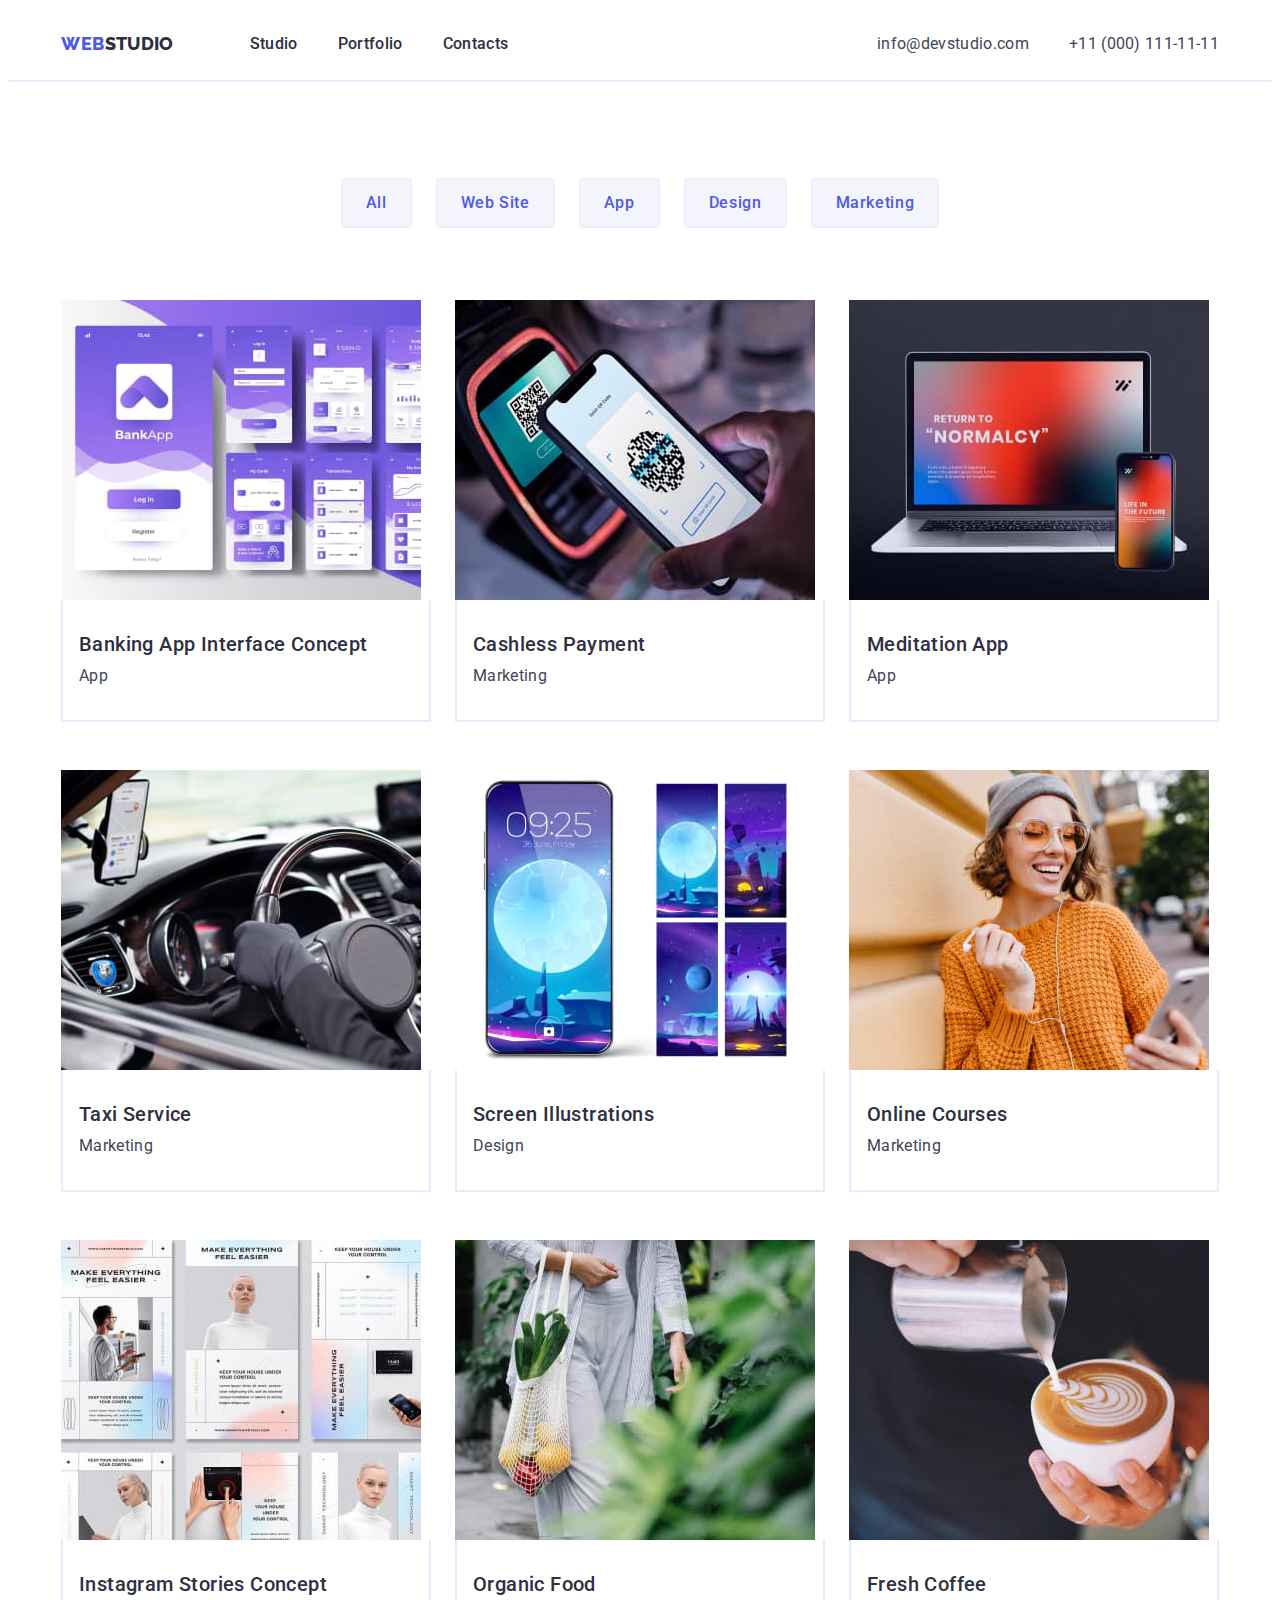
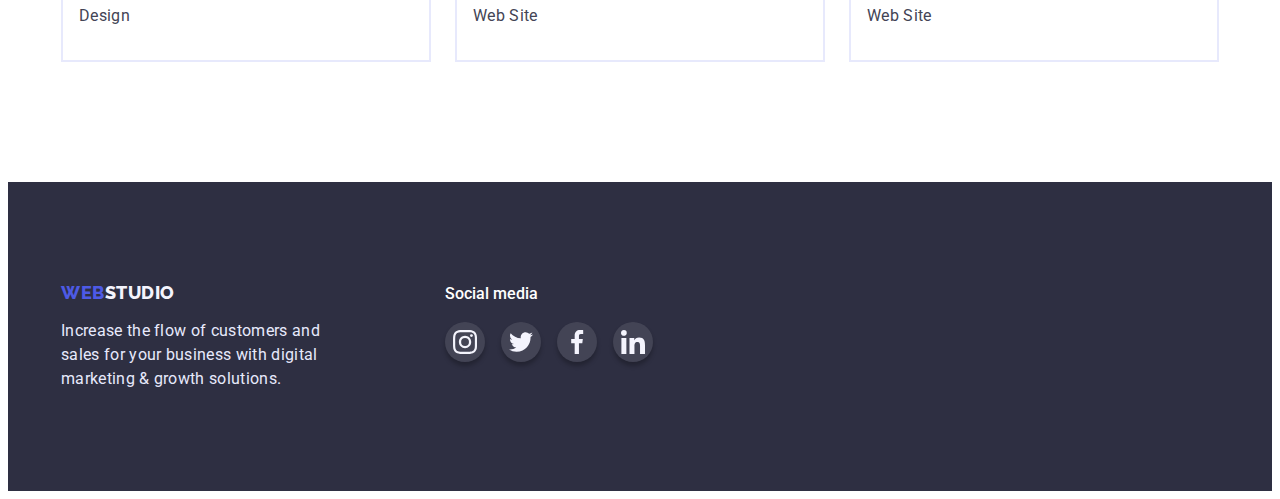
==== portfolio.html @ 1aacbee2 "update index html file" ====
<!DOCTYPE html>
<html lang="en">
  <head>
    <meta charset="UTF-8" />
    <meta http-equiv="X-UA-Compatible" content="IE=edge" />
    <meta name="viewport" content="width=device-width, initial-scale=1.0" />
    <title>Webstudio</title>
    <link rel="preconnect" href="https://fonts.googleapis.com" />
    <link rel="preconnect" href="https://fonts.gstatic.com" crossorigin />
    <link
      href="https://fonts.googleapis.com/css2?family=Raleway:wght@800&family=Roboto:wght@400;500;700;900&display=swap"
      rel="stylesheet"
    />
    <link
      rel="stylesheet"
      href="https://cdnjs.cloudflare.com/ajax/libs/modern-normalize/1.1.0/modern-normalize.min.css"
      integrity="sha512-wpPYUAdjBVSE4KJnH1VR1HeZfpl1ub8YT/NKx4PuQ5NmX2tKuGu6U/JRp5y+Y8XG2tV+wKQpNHVUX03MfMFn9Q=="
      crossorigin="anonymous"
      referrerpolicy="no-referrer"
    />
    <link rel="stylesheet" href="./css/styles.css" />
  </head>
  <body>
    <header class="header">
      <div class="container main-nav">
        <nav class="header-nav list">
          <a class="logo link" href="./index.html"
            >Web<span class="logo-studio">Studio</span></a
          >
          <ul class="header-list list">
            <li class="item">
              <a class="header-item link" href="./index.html">Studio</a>
            </li>
            <li class="item">
              <a class="header-item link" href="./portfolio.html">Portfolio</a>
            </li>
            <li class="item">
              <a class="header-item link" href="">Contacts</a>
            </li>
          </ul>
        </nav>
        <address class="contacts-address">
          <ul class="contacts list">
            <li class="item">
              <a class="contact-li link" href="mailto:info@devstudio.com"
                >info@devstudio.com</a
              >
            </li>
            <li class="item">
              <a class="contact-li link" href="tel:+110001111111"
                >+11 (000) 111-11-11</a
              >
            </li>
          </ul>
        </address>
      </div>
    </header>
    <main>
    <section class="buttons-pictures">
      <div class="container">
      <h1 class="title-btn" hidden>features</h1>
      <!-------------- buttons-------------->
      <ul class="portf-butns list">
        <li>
            <button class="portf-butn-list" type="button">All</button>
        </li>
        <li>
            <button class="portf-butn-list" type="button">Web Site</button>
        </li>
        <li>
            <button class="portf-butn-list" type="button">App</button>
        </li>
        <li>
            <button class="portf-butn-list" type="button">Design</button>
        </li>
        <li>
            <button class="portf-butn-list" type="button">Marketing</button>
        </li>
    </ul>
    <!------------- pictures--------------------->
    <ul class="portf-typs list">
        <li class="img-li">
          <a class="portf-list link" href="#"><img src="./images/banking.jpg" alt="banking" width="360"/>
          <div class="brd-text"><h2 class="title-img">Banking App Interface Concept</h2>
            <p class="portf-list">App</p></div></a>
        </li>
        <li class="img-li">
          <a class="portf-list link" href="#"><img src="./images/cashless.jpg" alt="cashless" width="360"/>
          <div class="brd-text"><h2 class="title-img">Cashless Payment</h2>
          <p class="portf-list">Marketing</p></div></a>
        </li>
        <li class="img-li">
          <a class="portf-list link" href="#"><img src="./images/meditaion.jpg" alt="meditaion" width="360"/>
          <div class="brd-text"><h2 class="title-img">Meditation App</h2>
          <p class="portf-list">App</p></div></a>
        </li>
      <li class="img-li">
        <a class="portf-list link" href="#"><img src="./images/taxi.jpg" alt="Taxi" width="360"/>
        <div class="brd-text"><h2 class="title-img">Taxi Service</h2>
        <p class="portf-list">Marketing</p></div></a>
      </li>
      <li class="img-li">
        <a class="portf-list link" href="#"><img src="./images/screen.jpg" alt="Screen" width="360"/>
        <div class="brd-text"><h2 class="title-img">Screen Illustrations</h2>
        <p class="portf-list">Design</p></div></a>
      </li>
      <li class="img-li">
        <a class="portf-list link" href="#"><img src="./images/online.jpg" alt="Online" width="360"/>
        <div class="brd-text"><h2 class="title-img">Online Courses</h2>
        <p class="portf-list">Marketing</p></div></a>
      </li>
      <li class="img-li">
        <a class="portf-list link" href="#"><img src="./images/insta.jpg" alt="Insta" width="360"/>
        <div class="brd-text"><h2 class="title-img">Instagram Stories Concept</h2>
        <p class="portf-list">Design</p></div></a>
      </li>
      <li class="img-li">
        <a class="portf-list link" href="#"><img src="./images/food.jpg" alt="Food" width="360"/>
        <div class="brd-text"><h2 class="title-img">Organic Food</h2>
        <p class="portf-list">Web Site</p></div></a>
      </li>
      <li class="img-li">
        <a class="portf-list link" href="#"><img src="./images/coffee.jpg" alt="Coffee" width="360"/>
        <div class="brd-text"><h2 class="title-img">Fresh Coffee</h2>
        <p class="portf-list">Web Site</p></div></a>
      </li>
    </ul>
    </section>
  </main>
  <footer class="footer">
    <div class="container logo-soc">
      <div class="footer-container">
        <a class="logo-footer link" href="./index.html"
          >Web<span class="studio-footer">Studio</span>
        </a>
        <p class="page-footer">
          Increase the flow of customers and sales for your business with
          digital marketing & growth solutions.
        </p>
      </div>
      <div class="footer-soc">
        <h2 class="title-footer-soc">Social media</h2>
        <ul class="ul foorer-soc-list list">
          <li class="footer-soc-item">
            <a class="footer-soc-link link" href=""><svg width="24" height="24" class="footer-soc-icon">
                <use href="./images/icon1.svg#icon-instagram-2"></use></svg></a></li>
          <li class="footer-soc-item">
            <a class="footer-soc-link link" href=""><svg width="24" height="24" class="footer-soc-icon">
                <use href="./images/icon1.svg#icon-twitter-1"></use></svg></a></li>
          <li class="footer-soc-item">
            <a class="footer-soc-link link" href=""><svg width="24" height="24" class="footer-soc-icon">
                <use href="./images/icon1.svg#icon-facebook-1"></use></svg></a></li>
          <li class="footer-soc-item">
            <a class="footer-soc-link link" href=""><svg width="24" height="24" class="footer-soc-icon">
                <use href="./images/icon1.svg#icon-linkedin-1"></use></svg></a></li>
        </ul> 
</div>
    </div>
  </footer>
</body>
</html>
---- css/styles.css ----
html{
    box-sizing: border-box;
}
:root{
--primary-text-color: #434455;
--title-text-color: #4D5AE5;
--accent-color: #2E2F42;
--hover-fokus-color: #404bbf;
--text-footer: #E7E9FC;
--white: #FFFFFF;
--light-color: #F4F4FD;
--buutton-background: #F4F4FD;
--light-gray: #8E8F99;
--grad: linear-gradient( rgba(46, 47, 66, 0.7),rgba(46, 47, 66, 0.7))    
}
body{
    font-family: 'Roboto', sans-serif;
    color: var(--primary-text-color); 
}
/*-----------------header--------------------*/
.link{
    text-decoration: none;
}
.list{
    padding: 0;
    margin: 0;
    list-style: none;
    }
 *,
 * ::before
 ::after{
    box-sizing: border-box;
 }
 .container{
    width: 1158px;
    padding-left: 15px;
    padding-right: 15px;
    margin-left: auto;
    margin-right: auto;
 }
h1,h2,h3,h4,p{
    margin-top: 0;
    margin-bottom: 0;
}
ul{
    margin-top: 0;
    margin-bottom: 0;
}
img{
    display: block;
}
.header{
    border-bottom: 2px solid var(--text-footer);
}
.main-nav{
    display: flex;
    align-items: center;
    justify-content: space-between;
}
.logo{
    font-family: 'Raleway', sans-serif;
    font-weight: 800;
    font-size: 18px;
    line-height: 1.17;
    letter-spacing: 0.03em;
    text-transform: uppercase;
    color: var(--title-text-color);
}
.logo-studio{
    font-family: 'Raleway', sans-serif;
    font-weight: 800;
    font-size: 18px;
    line-height: 1.33;
    letter-spacing: 0.02em;
    color: var(--accent-color);
}
.header-nav{
    display: flex;
    align-items: center;
}
.header-nav .header-item:hover,
.header-nav .header-item:focus{
    color: var(--hover-fokus-color);
    }
    .header-list{
        display: flex;
        margin-left: 76px;
    }
    .header-list .item + .item{
        margin-left: 40px;
    }
.header-list .link{
    display: block;
    padding-top: 24px;
    padding-bottom: 24px;
    font-weight: 500;
    font-size: 16px;
    line-height: 1.5;
    letter-spacing: 0.02em;
    color: var(--accent-color);
}
.contacts-address{
    font-style: normal;
}
.contacts .contact-li:hover,
.contacts .contact-li:focus{
    color: var(--hover-fokus-color);
}

.contacts .item + .item{
    margin-left: 40px;
}
    .contacts{
        display: flex;
        margin-right: auto;
    }
    .contact-li{
        font-size: 16px;
        line-height: 1.5;
        letter-spacing: 0.02em;
        color: var(--primary-text-color);
        }
   
    /*--------------Main banner------------------*/
    .banner{
        background-color: var(--accent-color);
        background-image: var(--grad), url(../images/banner.jpg);
        background-repeat: no-repeat;
        background-position: center;
        background-size: cover;
        padding-top: 188px;
        padding-bottom: 188px;
        box-shadow: 0px 4px 4px rgba(0, 0, 0, 0.25);
    }
    .banner-title{
        font-weight: 700;
        font-size: 56px;
        line-height: 1.07;
        letter-spacing: 0.02em;
        text-align: center;
        margin-left: auto;
        margin-right: auto;
        width: 496px;
        height: 120px;
        color: var(--white);
    }
    .banner .banner-btn:hover,
    .banner .banner-btn:focus{
    background-color: var(--hover-fokus-color);
    }
    .banner-btn{
        font-family: 'Roboto', sans-serif;
        font-weight: 500;
        font-size: 16px;
        line-height: 1.5;
        letter-spacing: 0.04em;
        margin-left: auto;
        margin-right: auto;
        width: 169px;
        height: 56px;
        margin-top: 48px;
        color: var(--white);
        background: var(--title-text-color);
        border-radius: 4px;
        border: none;
        cursor: pointer;
        display: block;
    }
    /*----------------About company-----------------*/
    .company{
        padding-top: 120px;
        padding-bottom: 120px;
    }
    .about-company{
        display: flex;
        gap: 24px;
    }
    .whith-icon::before{
        display: inline-block;
        content: "";
        width: 264px;
        height: 112px;
        background-color: var(--light-color);
        background-repeat: no-repeat;
        background-position: center;
        cursor: pointer;
    }
    .icon-strategy::before{
        background-image: url(../images/strategy.png);
    }
    .icon-clock::before{
        background-image: url(../images/clock.png);
    }
    .icon-diagram::before{
        background-image: url(../images/diagram.png);
    }
    .icon-astronaut::before{
        background-image: url(../images/astronaut.png);
    }
    .guality-company{
        font-weight: 500;
        font-size: 20px;
        line-height: 1.2;
        letter-spacing: 0.02em;
        margin-bottom: 8px;
        color: var(--accent-color);    
    }
    .guality-comp-descr{
        font-size: 16px;
        line-height: 1.5;
        letter-spacing: 0.02em;
        width: 264px;
        height: 72px;
        color: var(--primary-text-color);
    }
    /*----------------What are we doing---------------*/
    .doing{
        padding-bottom: 120px;
    }

    .doing-title{
        text-align: center;
        font-weight: 700;
        font-size: 36px;
        line-height: 1.11;
        letter-spacing: 0.02em;
        text-transform: capitalize;
        color: var(--accent-color);
        margin-bottom: 72px;
    }
    .doing-imgs{
        display: flex;
        gap: 24px;
    }
    /*------------------Our team---------------------*/
    .team{
        padding-top: 120px;
        padding-bottom: 110px;
        background-color: var(--light-color);
    }
    .our-team{
        font-weight: 700;
        font-size: 36px;
        line-height: 1.11;
        letter-spacing: 0.02em;
        margin-bottom: 72px;
        text-align: center;
        text-transform: capitalize;
        color: var(--accent-color);

    }
    .list-team{
        display: flex;
        gap: 24px;
    }
    .data{
        padding-top: 32px;
        padding-bottom: 32px;
        text-align: center;
        background-color: var(--white);
        box-shadow: 0px 1px 6px rgba(46, 47, 66, 0.08), 0px 1px 1px rgba(46, 47, 66, 0.16), 0px 2px 1px rgba(46, 47, 66, 0.08);
        border-radius: 0px 0px 4px 4px;
    }
    .name{
        font-weight: 500;
        font-size: 20px;
        line-height: 1.2;
        letter-spacing: 0.02em;
        margin-bottom: 8px;
        color: var(--accent-color);
    }
    .direction{
        font-size: 16px;
        line-height: 1.5;
        letter-spacing: 0.02em;
        margin-bottom: 8px;
        color: var(--primary-text-color);
    }
    .team-list{
        display: flex;
        justify-content: center;
        gap: 24px;
    }
    .team-soc-item{
        width: 40px;
        height: 40px;
    }
    .team-soc-link{
        width: 100%;
        height: 100%;
        border-radius: 50%;
        background-color: var(--title-text-color);
        display: flex;
        align-items: center;
        justify-content: center;
        fill: var(--light-color)
    }
    .team-soc-link:hover{
        background-color: var(--hover-fokus-color);
    }
    /*----------------Customers--------------------*/
    .customers{
        padding-top: 120px;
        padding-bottom: 120px;
    }
    .title-customers{
        font-weight: 700;
        font-size: 36px;
        line-height: 1.11;
        letter-spacing: 0.02em;
        margin-bottom: 72px;
        text-align: center;
        text-transform: capitalize;
        color: var(--accent-color);
    }
    .our-customers{
        display: flex;
        gap: 24px;
    }
    .box{
        width: 168px;
        height: 88px;
        padding-top: 16px;
        padding-bottom: 16px;
        border-radius: 4px;
        border: 1px solid #8E8F99;
    }
    .box-icon{
        display: block;
        margin-left: auto;
        margin-right: auto;
        width: 104px;
        height: 56px;
        fill: var(--light-gray)
    }
    .customer-icon{
        width: 100%;
        height: 100%;
    }
    .box:hover{
        border-color: var(--hover-fokus-color);
    }
    .box:hover .box-icon{
        fill: #404BBF;
    }
    /*----------------portfolio--------------------*/
    /*------buttons------------*/
    .buttons-pictures{
            display: flex;
            padding-top: 96px;
            padding-bottom: 120px;
            justify-items: center;
    }
    .portf-butns .portf-butn-list:hover,
    .portf-butns .portf-butn-list:focus{
        background-color: var(--hover-fokus-color);
        color: var(--white);
        box-shadow: 0px 3px 1px rgba(0, 0, 0, 0.1), 0px 2px 1px rgba(0, 0, 0, 0.08), 0px 2px 2px rgba(0, 0, 0, 0.12);
    }
    .title-btn{
        position: absolute;
        width: 1px;
        height: 1px;
        margin: -1px;
        border: 0;
        padding: 0;
        white-space: nowrap;
        clip-path: inset(100%);
        clip: rect(0 0 0 0);
        overflow: hidden;
    }
    .brd-text{
        padding: 32px 16px;
        border: 2px solid var(--text-footer); 
        border-top: 0; 
    }
    .portf-butns{
        display: flex;
        justify-content: center;
        margin-bottom: 72px;
        gap: 24px;
    }
    .portf-butn-list{
        font-family: 'Roboto', sans-serif;
        font-weight: 500;
        font-size: 16px;
        line-height: 1.5;
        letter-spacing: 0.04em;
        padding: 12px 24px;
        color: var(--title-text-color); 
        background: var(--buutton-background);
        border-radius: 4px;
        border: 1px solid var(--text-footer);
        cursor: pointer;
    }
    .link{
        text-decoration: none;
    }

/*---------pictures---------*/
.img{
    padding-bottom: 120px;
}
.img-li{
    width: calc((100% - 48px) /3);
}
.portf-typs{
    display: flex;
    flex-wrap: wrap;
    row-gap: 48px;
    column-gap: 24px;
}
.portf-typs .img-li:hover{
    box-shadow: 0px 1px 6px rgba(46, 47, 66, 0.08), 0px 1px 1px rgba(46, 47, 66, 0.16), 0px 2px 1px rgba(46, 47, 66, 0.08);
}
.portf-list{
    font-weight: 400;
    font-size: 16px;
    line-height: 1.5;
    letter-spacing: 0.02em;
    color: var(--primary-text-color);
}    
.title-img{
        font-weight: 500;
        font-size: 20px;
        line-height: 1.2;
        letter-spacing: 0.02em;
        margin-bottom: 8px;
        color: var(--accent-color);
        }
    /*-----------------footer--------------------*/
    .footer{
        padding-top: 100px;
        padding-bottom: 100px;
        background: var(--accent-color);
    }
    .footer-container{
        width: 264px;
    }
    .logo-soc{
        display: flex;
    }
    .logo-footer{
        font-family: 'Raleway', sans-serif;
        font-style: normal;
        font-weight: 800;
        font-size: 18px;
        line-height: 1.17;
        letter-spacing: 0.03em;
        text-transform: uppercase;
        color: var(--title-text-color);
    }
    .studio-footer{
        font-family: 'Raleway', sans-serif;
        font-weight: 800;
        font-size: 18px;
        line-height: 1,16;
        letter-spacing: 0.03em;
        color: var(--light-color);
    }
    .page-footer{
        margin-top: 16px;
        font-weight: 400;
        font-size: 16px;
        line-height: 1.5;
        letter-spacing: 0.02em;
        color: var(--text-footer);
    }
    .footer-soc{
        width: 208px;
        margin-left: 120px;
    }
    .title-footer-soc{
        font-weight: 500;
        font-size: 16px;
        line-height: 1.5;
        width: 96px;
        height: 24px;
        margin-bottom: 16px;
        color: var(--white);
        }
    .foorer-soc-list{
        display: flex;
        justify-content: center;
        gap: 16px;
    }
    .footer-soc-item{
        width: 40px;
        height: 40px;
    }
    .footer-soc-link{
        display: flex;
        align-items: center;
        justify-content: center;
        width: 100%;
        height: 100%;
        border-radius: 50%;
        background-color: rgba(255, 255, 255, 0.1);
        box-shadow: 0px 4px 4px rgba(0, 0, 0, 0.25);
    }
    .footer-soc-icon{
        fill: #F4F4FD;
    }
    .footer-soc-link:hover{
        background-color: #31D0AA;
    }
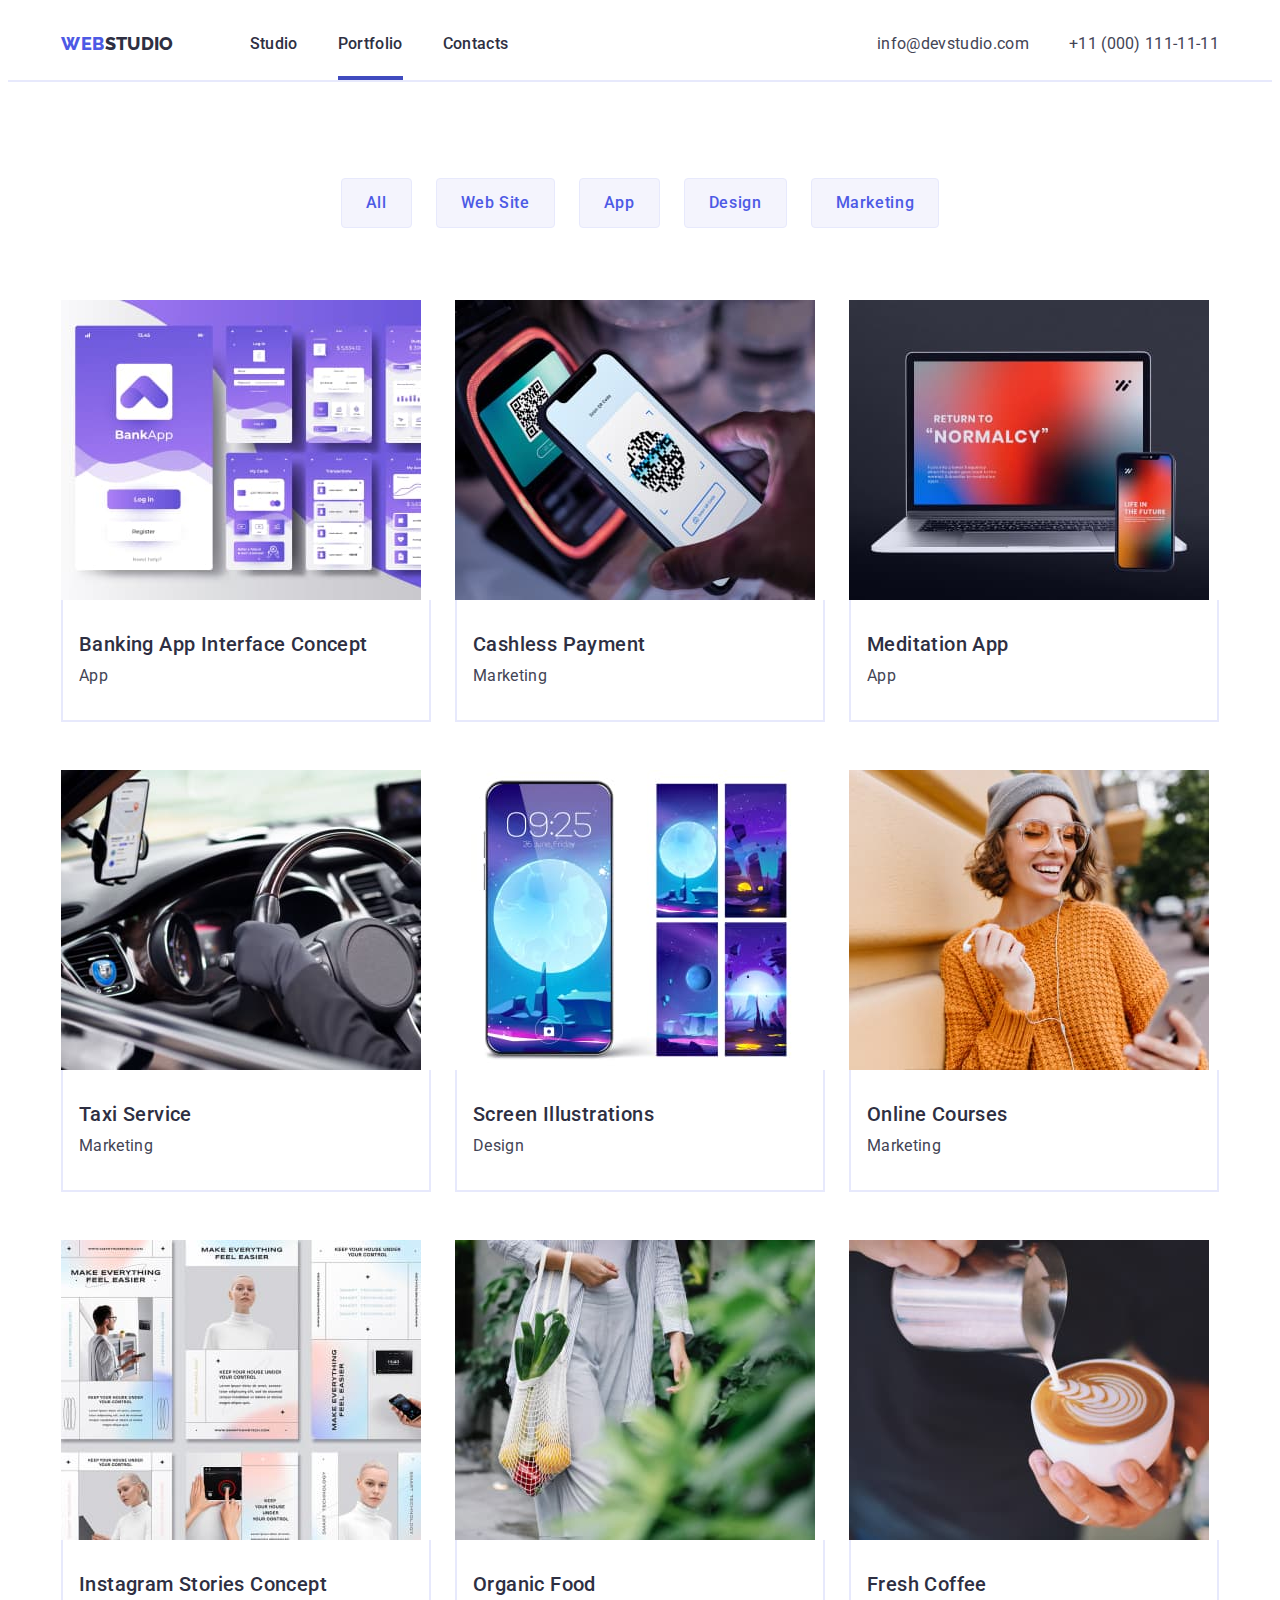
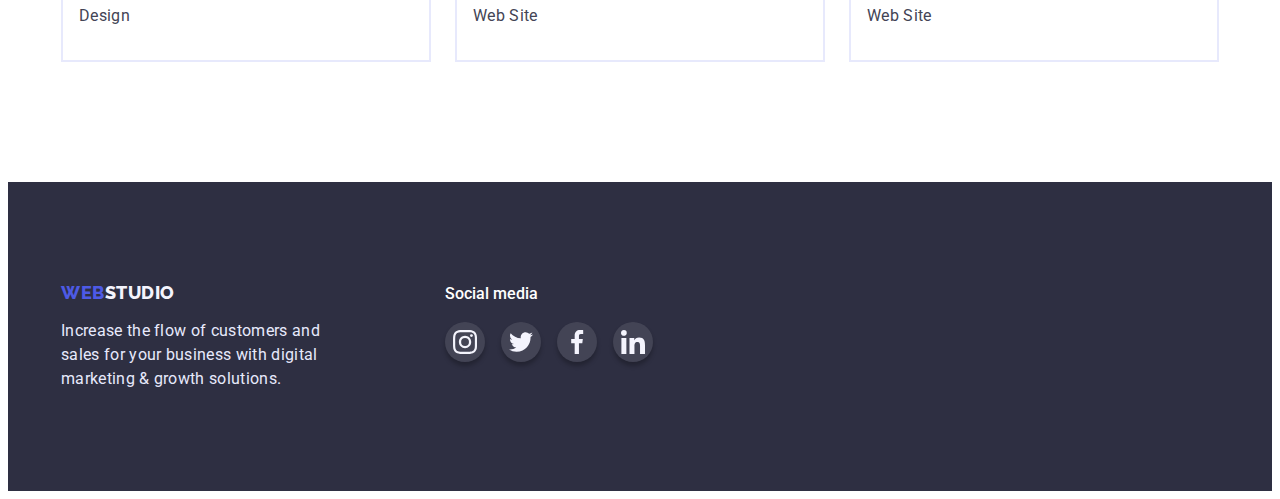
==== commit 2422dcab: "update index html file" ====
--- a/portfolio.html
+++ b/portfolio.html
@@ -31,7 +31,7 @@
             <li class="item">
               <a class="header-item link" href="./index.html">Studio</a>
             </li>
-            <li class="item">
+            <li class="item current">
               <a class="header-item link" href="./portfolio.html">Portfolio</a>
             </li>
             <li class="item">
@@ -80,47 +80,56 @@
     <!------------- pictures--------------------->
     <ul class="portf-typs list">
         <li class="img-li">
-          <a class="portf-list link" href="#"><img src="./images/banking.jpg" alt="banking" width="360"/>
+          <a class="portf-list-img link" href="#"><div class="picture"><img src="./images/banking.jpg" alt="banking" width="360"/>
+            <p class="paragraph">14 Stylish and User-Friendly App Design Concepts · Task Manager App · Calorie Tracker App · Exotic Fruit Ecommerce App · Cloud Storage App</p></div>
           <div class="brd-text"><h2 class="title-img">Banking App Interface Concept</h2>
             <p class="portf-list">App</p></div></a>
         </li>
         <li class="img-li">
-          <a class="portf-list link" href="#"><img src="./images/cashless.jpg" alt="cashless" width="360"/>
-          <div class="brd-text"><h2 class="title-img">Cashless Payment</h2>
+          <a class="portf-list-img link" href="#"><div class="picture"><img src="./images/cashless.jpg" alt="cashless" width="360"/>
+            <p class="paragraph">14 Stylish and User-Friendly App Design Concepts · Task Manager App · Calorie Tracker App · Exotic Fruit Ecommerce App · Cloud Storage App</p></div>
+            <div class="brd-text"><h2 class="title-img">Cashless Payment</h2>
           <p class="portf-list">Marketing</p></div></a>
         </li>
         <li class="img-li">
-          <a class="portf-list link" href="#"><img src="./images/meditaion.jpg" alt="meditaion" width="360"/>
+          <a class="portf-list-img link" href="#"><div class="picture"><img src="./images/meditaion.jpg" alt="meditaion" width="360"/>
+            <p class="paragraph">14 Stylish and User-Friendly App Design Concepts · Task Manager App · Calorie Tracker App · Exotic Fruit Ecommerce App · Cloud Storage App</p></div>
           <div class="brd-text"><h2 class="title-img">Meditation App</h2>
           <p class="portf-list">App</p></div></a>
         </li>
       <li class="img-li">
-        <a class="portf-list link" href="#"><img src="./images/taxi.jpg" alt="Taxi" width="360"/>
+        <a class="portf-list-img link" href="#"><div class="picture"><img src="./images/taxi.jpg" alt="Taxi" width="360"/>
+          <p class="paragraph">14 Stylish and User-Friendly App Design Concepts · Task Manager App · Calorie Tracker App · Exotic Fruit Ecommerce App · Cloud Storage App</p></div>
         <div class="brd-text"><h2 class="title-img">Taxi Service</h2>
         <p class="portf-list">Marketing</p></div></a>
       </li>
       <li class="img-li">
-        <a class="portf-list link" href="#"><img src="./images/screen.jpg" alt="Screen" width="360"/>
+        <a class="portf-list-img link" href="#"><div class="picture"><img src="./images/screen.jpg" alt="Screen" width="360"/>
+          <p class="paragraph">14 Stylish and User-Friendly App Design Concepts · Task Manager App · Calorie Tracker App · Exotic Fruit Ecommerce App · Cloud Storage App</p></div>
         <div class="brd-text"><h2 class="title-img">Screen Illustrations</h2>
         <p class="portf-list">Design</p></div></a>
       </li>
       <li class="img-li">
-        <a class="portf-list link" href="#"><img src="./images/online.jpg" alt="Online" width="360"/>
+        <a class="portf-list-img link" href="#"><div class="picture"><img src="./images/online.jpg" alt="Online" width="360"/>
+          <p class="paragraph">14 Stylish and User-Friendly App Design Concepts · Task Manager App · Calorie Tracker App · Exotic Fruit Ecommerce App · Cloud Storage App</p></div>
         <div class="brd-text"><h2 class="title-img">Online Courses</h2>
         <p class="portf-list">Marketing</p></div></a>
       </li>
       <li class="img-li">
-        <a class="portf-list link" href="#"><img src="./images/insta.jpg" alt="Insta" width="360"/>
+        <a class="portf-list-img link" href="#"><div class="picture"><img src="./images/insta.jpg" alt="Insta" width="360"/>
+          <p class="paragraph">14 Stylish and User-Friendly App Design Concepts · Task Manager App · Calorie Tracker App · Exotic Fruit Ecommerce App · Cloud Storage App</p></div>
         <div class="brd-text"><h2 class="title-img">Instagram Stories Concept</h2>
         <p class="portf-list">Design</p></div></a>
       </li>
       <li class="img-li">
-        <a class="portf-list link" href="#"><img src="./images/food.jpg" alt="Food" width="360"/>
+        <a class="portf-list-img link" href="#"><div class="picture"><img src="./images/food.jpg" alt="Food" width="360"/>
+          <p class="paragraph">14 Stylish and User-Friendly App Design Concepts · Task Manager App · Calorie Tracker App · Exotic Fruit Ecommerce App · Cloud Storage App</p></div>
         <div class="brd-text"><h2 class="title-img">Organic Food</h2>
         <p class="portf-list">Web Site</p></div></a>
       </li>
       <li class="img-li">
-        <a class="portf-list link" href="#"><img src="./images/coffee.jpg" alt="Coffee" width="360"/>
+        <a class="portf-list-img link" href="#"><div class="picture"><img src="./images/coffee.jpg" alt="Coffee" width="360"/>
+          <p class="paragraph">14 Stylish and User-Friendly App Design Concepts · Task Manager App · Calorie Tracker App · Exotic Fruit Ecommerce App · Cloud Storage App</p></div>
         <div class="brd-text"><h2 class="title-img">Fresh Coffee</h2>
         <p class="portf-list">Web Site</p></div></a>
       </li>
@@ -139,20 +148,20 @@
         </p>
       </div>
       <div class="footer-soc">
-        <h2 class="title-footer-soc">Social media</h2>
+        <p class="title-footer-soc">Social media</p>
         <ul class="ul foorer-soc-list list">
           <li class="footer-soc-item">
             <a class="footer-soc-link link" href=""><svg width="24" height="24" class="footer-soc-icon">
-                <use href="./images/icon1.svg#icon-instagram-2"></use></svg></a></li>
+                <use href="./images/icon.svg#icon-instagram-2"></use></svg></a></li>
           <li class="footer-soc-item">
             <a class="footer-soc-link link" href=""><svg width="24" height="24" class="footer-soc-icon">
-                <use href="./images/icon1.svg#icon-twitter-1"></use></svg></a></li>
+                <use href="./images/icon.svg#icon-twitter-1"></use></svg></a></li>
           <li class="footer-soc-item">
             <a class="footer-soc-link link" href=""><svg width="24" height="24" class="footer-soc-icon">
-                <use href="./images/icon1.svg#icon-facebook-1"></use></svg></a></li>
+                <use href="./images/icon.svg#icon-facebook-1"></use></svg></a></li>
           <li class="footer-soc-item">
             <a class="footer-soc-link link" href=""><svg width="24" height="24" class="footer-soc-icon">
-                <use href="./images/icon1.svg#icon-linkedin-1"></use></svg></a></li>
+                <use href="./images/icon.svg#icon-linkedin-1"></use></svg></a></li>
         </ul> 
 </div>
     </div>
--- a/css/styles.css
+++ b/css/styles.css
@@ -78,10 +78,23 @@
     display: flex;
     align-items: center;
 }
+.current::after{
+    content: "";
+    position: absolute;
+    left: 0;
+    bottom: 0;
+    display: block;
+    width: 100%;
+    height: 4px;
+    background-color: var(--hover-fokus-color);
+}
+.item{
+    position: relative;
+}
 .header-nav .header-item:hover,
 .header-nav .header-item:focus{
     color: var(--hover-fokus-color);
-    }
+ }
     .header-list{
         display: flex;
         margin-left: 76px;
@@ -119,10 +132,17 @@
         line-height: 1.5;
         letter-spacing: 0.02em;
         color: var(--primary-text-color);
+
+        transition-property: color;
+        transition-duration: 250ms;
+        transition-timing-function: cubic-bezier(0.4, 0, 0.2, 1);
         }
    
     /*--------------Main banner------------------*/
     .banner{
+        width: 1440px;
+        margin-left: auto;
+        margin-right: auto;
         background-color: var(--accent-color);
         background-image: var(--grad), url(../images/banner.jpg);
         background-repeat: no-repeat;
@@ -165,6 +185,10 @@
         border: none;
         cursor: pointer;
         display: block;
+
+        transition-property: background-color;
+        transition-duration: 250ms;
+        transition-timing-function: cubic-bezier(0.4, 0, 0.2, 1);
     }
     /*----------------About company-----------------*/
     .company{
@@ -175,27 +199,14 @@
         display: flex;
         gap: 24px;
     }
-    .whith-icon::before{
-        display: inline-block;
-        content: "";
-        width: 264px;
+    .icon{
+        display: flex;
+        justify-content: center;
+        align-items: center;
         height: 112px;
+        margin-bottom: 8px;
         background-color: var(--light-color);
-        background-repeat: no-repeat;
-        background-position: center;
         cursor: pointer;
-    }
-    .icon-strategy::before{
-        background-image: url(../images/strategy.png);
-    }
-    .icon-clock::before{
-        background-image: url(../images/clock.png);
-    }
-    .icon-diagram::before{
-        background-image: url(../images/diagram.png);
-    }
-    .icon-astronaut::before{
-        background-image: url(../images/astronaut.png);
     }
     .guality-company{
         font-weight: 500;
@@ -247,10 +258,10 @@
         text-align: center;
         text-transform: capitalize;
         color: var(--accent-color);
-
     }
     .list-team{
         display: flex;
+        width: calc((100% - 72px) / 4);
         gap: 24px;
     }
     .data{
@@ -293,7 +304,11 @@
         display: flex;
         align-items: center;
         justify-content: center;
-        fill: var(--light-color)
+        fill: var(--light-color);
+
+        transition-property: background-color;
+        transition-duration: 250ms;
+        transition-timing-function: cubic-bezier(0.4, 0, 0.2, 1);
     }
     .team-soc-link:hover{
         background-color: var(--hover-fokus-color);
@@ -318,31 +333,33 @@
         gap: 24px;
     }
     .box{
-        width: 168px;
+        width: calc((100% - 120px) / 6);
+    }
+    .box-icon{
+        display: flex;
+        justify-content: center;
+        align-items: center;
         height: 88px;
-        padding-top: 16px;
-        padding-bottom: 16px;
         border-radius: 4px;
         border: 1px solid #8E8F99;
-    }
-    .box-icon{
-        display: block;
-        margin-left: auto;
-        margin-right: auto;
-        width: 104px;
-        height: 56px;
-        fill: var(--light-gray)
+        fill: var(--light-gray);
+
+        transition-property: border-color;
+        transition-duration: 250ms;
+        transition-timing-function: cubic-bezier(0.4, 0, 0.2, 1);
     }
     .customer-icon{
-        width: 100%;
-        height: 100%;
-    }
-    .box:hover{
+        transition-property: fill;
+        transition-duration: 250ms;
+        transition-timing-function: cubic-bezier(0.4, 0, 0.2, 1);
+    }
+    .box-icon:hover{
         border-color: var(--hover-fokus-color);
     }
-    .box:hover .box-icon{
-        fill: #404BBF;
-    }
+    .box-icon:hover .customer-icon{
+        fill: var(--hover-fokus-color)
+    }
+
     /*----------------portfolio--------------------*/
     /*------buttons------------*/
     .buttons-pictures{
@@ -354,6 +371,7 @@
     .portf-butns .portf-butn-list:hover,
     .portf-butns .portf-butn-list:focus{
         background-color: var(--hover-fokus-color);
+        border-color: var(--hover-fokus-color);
         color: var(--white);
         box-shadow: 0px 3px 1px rgba(0, 0, 0, 0.1), 0px 2px 1px rgba(0, 0, 0, 0.08), 0px 2px 2px rgba(0, 0, 0, 0.12);
     }
@@ -392,6 +410,10 @@
         border-radius: 4px;
         border: 1px solid var(--text-footer);
         cursor: pointer;
+
+        transition-property: background-color, border-color, color, box-shadow;
+        transition-duration: 250ms;
+        transition-timing-function: cubic-bezier(0.4, 0, 0.2, 1);
     }
     .link{
         text-decoration: none;
@@ -410,15 +432,41 @@
     row-gap: 48px;
     column-gap: 24px;
 }
+.img-li:hover .paragraph{
+    transform: translateY(0);
+}
+.picture{
+    position: relative; 
+    overflow: hidden;
+ }
+ .paragraph{
+     position: absolute;
+     top: 0;
+     left: 0;
+     height: 100%;
+     font-weight: 400;
+     font-size: 16px;
+     line-height: 1.5;
+     padding: 40px 32px 164px;
+     color: var(--light-color);
+     background-color: var(--title-text-color);
+     transform: translateY(100%);
+     transition: transform 250ms cubic-bezier(0.4, 0, 0.2, 1);
+ }
 .portf-typs .img-li:hover{
     box-shadow: 0px 1px 6px rgba(46, 47, 66, 0.08), 0px 1px 1px rgba(46, 47, 66, 0.16), 0px 2px 1px rgba(46, 47, 66, 0.08);
 }
 .portf-list{
+    display: block;
     font-weight: 400;
     font-size: 16px;
     line-height: 1.5;
     letter-spacing: 0.02em;
     color: var(--primary-text-color);
+
+    transition-property: box-shadow;
+    transition-duration: 250ms;
+    transition-timing-function: cubic-bezier(0.4, 0, 0.2, 1);
 }    
 .title-img{
         font-weight: 500;
@@ -467,15 +515,12 @@
         color: var(--text-footer);
     }
     .footer-soc{
-        width: 208px;
         margin-left: 120px;
     }
     .title-footer-soc{
         font-weight: 500;
         font-size: 16px;
         line-height: 1.5;
-        width: 96px;
-        height: 24px;
         margin-bottom: 16px;
         color: var(--white);
         }
@@ -497,10 +542,44 @@
         border-radius: 50%;
         background-color: rgba(255, 255, 255, 0.1);
         box-shadow: 0px 4px 4px rgba(0, 0, 0, 0.25);
+        
+        transition-property: background-color;
+        transition-duration: 250ms;
+        transition-timing-function: cubic-bezier(0.4, 0, 0.2, 1);
     }
     .footer-soc-icon{
         fill: #F4F4FD;
     }
     .footer-soc-link:hover{
         background-color: #31D0AA;
+    }
+    .backdrop{
+        position: fixed;
+        top: 0;
+        width: 100%;
+        height: 100%;
+        background-color: rgba(48, 48, 48, 0.5);
+    }
+    .modal{
+        width: 408px;
+        min-height: 576px;
+        background-color: var(--white);
+        border-radius: 4px;
+        position: absolute;
+        top: 50%;
+        left: 50%;
+        transform: translate(-50%, -50%);
+        padding: 24px;
+    }
+    .close-icom{
+        display: block;
+        margin-left: auto;
+        border: none;
+        background-color: var(--white);
+        cursor: pointer;
+    }
+    .is-hidden{
+        opacity: o;
+        visibility: hidden;
+        pointer-events: none;
     }